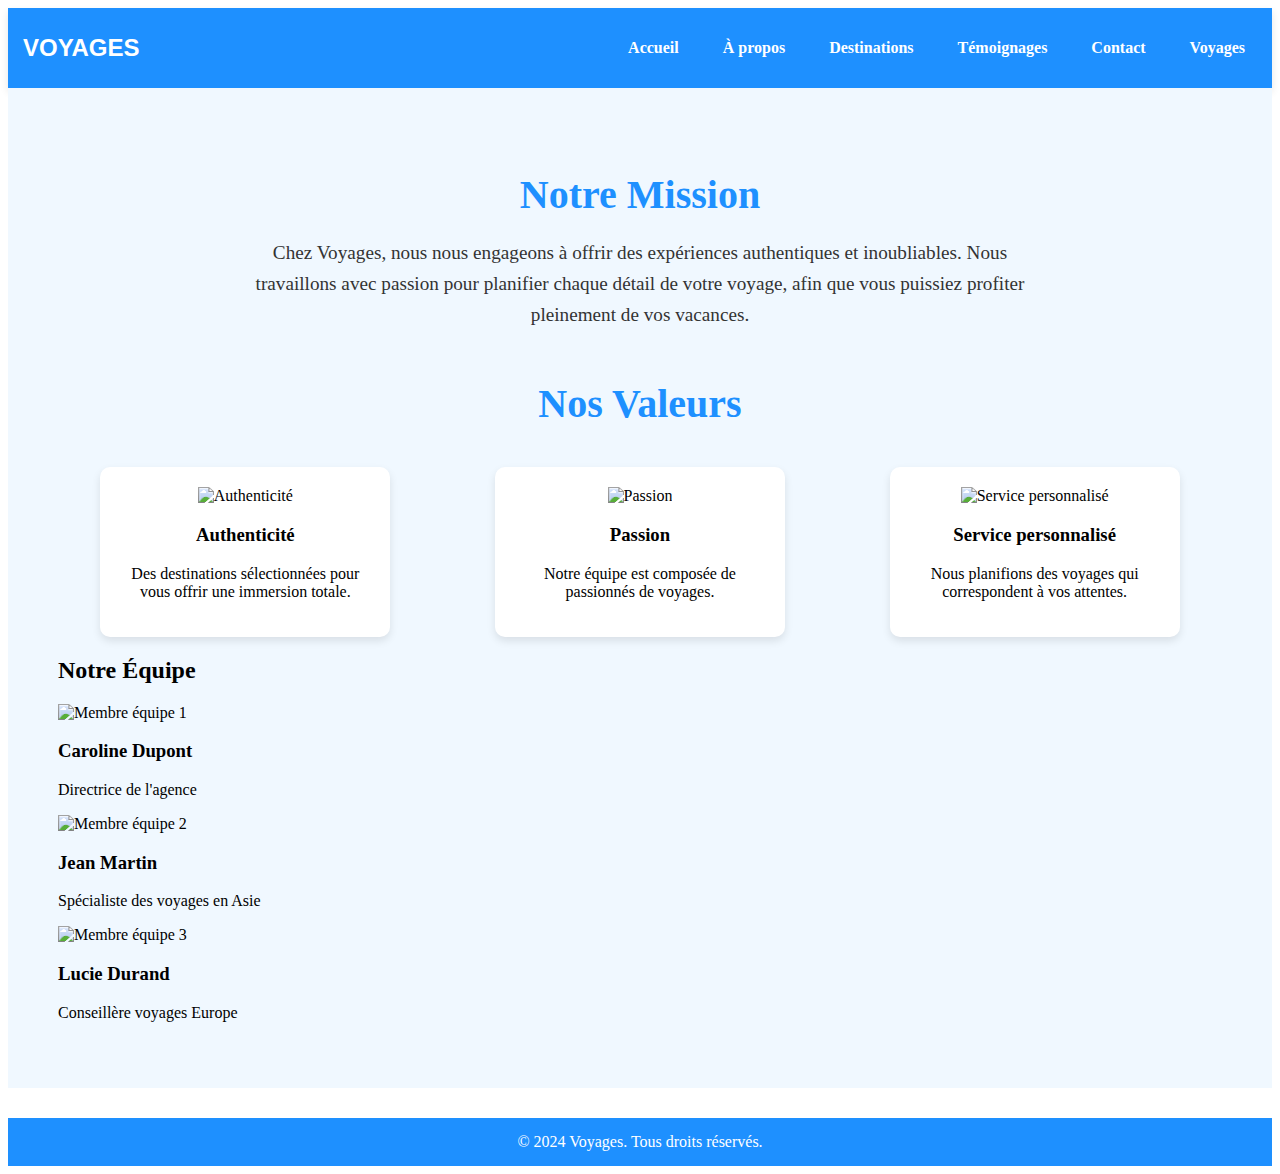
==== a-propos.html @ 98c3b23f "ajout des fichiers scss + html" ====
<!DOCTYPE html>
<html lang="fr">
<head>
    <meta charset="UTF-8">
    <meta name="viewport" content="width=device-width, initial-scale=1.0">
    <title>À propos de Voyages</title>
    <link rel="stylesheet" href="style.css">
</head>
<body>
    <!-- Navbar -->
    <header>
        <nav class="navbar">
            <div class="logo">Voyages</div>
            <ul class="nav-links">
                <li><a href="index.html">Accueil</a></li>
                <li><a href="a-propos.html">À propos</a></li>
                <li><a href="#">Destinations</a></li>
                <li><a href="#">Témoignages</a></li>
                <li><a href="formulaire.html">Contact</a></li>
                <li><a href="shop.html">Voyages</a></li>
            </ul>
        </nav>
    </header>

    <!-- Section "Notre Mission" -->
    <section class="about-us">
        <div class="about-intro">
            <h2>Notre Mission</h2>
            <p>Chez Voyages, nous nous engageons à offrir des expériences authentiques et inoubliables. Nous travaillons avec passion pour planifier chaque détail de votre voyage, afin que vous puissiez profiter pleinement de vos vacances.</p>
        </div>

        <div class="our-values">
            <h2>Nos Valeurs</h2>
            <div class="values-container">
                <div class="value-item">
                    <img src="images/authenticite.png" alt="Authenticité">
                    <h3>Authenticité</h3>
                    <p>Des destinations sélectionnées pour vous offrir une immersion totale.</p>
                </div>
                <div class="value-item">
                    <img src="images/passion.png" alt="Passion">
                    <h3>Passion</h3>
                    <p>Notre équipe est composée de passionnés de voyages.</p>
                </div>
                <div class="value-item">
                    <img src="images/service.png" alt="Service personnalisé">
                    <h3>Service personnalisé</h3>
                    <p>Nous planifions des voyages qui correspondent à vos attentes.</p>
                </div>
            </div>
        </div>

        <!-- Section Équipe -->
        <div class="our-team">
            <h2>Notre Équipe</h2>
            <div class="team-container">
                <div class="team-member">
                    <img src="images/team1.jpg" alt="Membre équipe 1">
                    <h3>Caroline Dupont</h3>
                    <p>Directrice de l'agence</p>
                </div>
                <div class="team-member">
                    <img src="images/team2.jpg" alt="Membre équipe 2">
                    <h3>Jean Martin</h3>
                    <p>Spécialiste des voyages en Asie</p>
                </div>
                <div class="team-member">
                    <img src="images/team3.jpg" alt="Membre équipe 3">
                    <h3>Lucie Durand</h3>
                    <p>Conseillère voyages Europe</p>
                </div>
            </div>
        </div>
    </section>

    <!-- Footer -->
    <footer>
        <p>&copy; 2024 Voyages. Tous droits réservés.</p>
    </footer>
</body>
</html>
---- style.css ----
.navbar {
  background-color: #1E90FF;
  padding: 15px;
  display: flex;
  justify-content: space-between;
  align-items: center;
  box-shadow: 0 4px 8px rgba(0, 0, 0, 0.1);
}
.navbar .logo {
  font-family: "Arial", sans-serif;
  font-size: 1.5em;
  font-weight: bold;
  color: #ffffff;
  text-transform: uppercase;
}
.navbar .nav-links {
  list-style: none;
  display: flex;
  gap: 20px;
}
.navbar .nav-links a {
  color: #ffffff;
  text-decoration: none;
  font-weight: bold;
  padding: 8px 12px;
  transition: background-color 0.3s ease;
}
.navbar .nav-links a:hover {
  background-color: #FF6347;
  border-radius: 4px;
}

.banner {
  background: url("images/travel_banner.jpg") no-repeat center center/cover;
  color: #ffffff;
  text-align: center;
  padding: 150px 20px;
  position: relative;
}
.banner::before {
  content: "";
  position: absolute;
  top: 0;
  left: 0;
  width: 100%;
  height: 100%;
  background: rgba(0, 0, 0, 0.6);
  z-index: 1;
}
.banner .banner-content {
  position: relative;
  z-index: 2;
  max-width: 800px;
  margin: auto;
}
.banner .banner-content h1 {
  font-size: 4em;
  font-family: "Arial", sans-serif;
  margin-bottom: 20px;
  text-shadow: 2px 2px 10px rgba(0, 0, 0, 0.9);
}
.banner .banner-content p {
  font-size: 1.8em;
  font-weight: 300;
}
.banner .banner-content .btn-banner {
  padding: 15px 30px;
  background-color: #FF6347;
  color: #ffffff;
  border-radius: 5px;
  text-decoration: none;
  font-weight: bold;
  transition: background-color 0.3s ease;
}
.banner .banner-content .btn-banner:hover {
  background-color: #ff3814;
}

.about-us {
  padding: 50px;
  background-color: #f0f8ff;
}
.about-us .about-intro {
  max-width: 800px;
  margin: auto;
  text-align: center;
}
.about-us .about-intro h2 {
  font-size: 2.5em;
  color: #1E90FF;
  margin-bottom: 20px;
}
.about-us .about-intro p {
  font-size: 1.2em;
  color: #333333;
  line-height: 1.6;
}
.about-us .our-values {
  margin-top: 50px;
}
.about-us .our-values h2 {
  text-align: center;
  font-size: 2.5em;
  margin-bottom: 40px;
  color: #1E90FF;
}
.about-us .our-values .values-container {
  display: flex;
  justify-content: space-around;
  flex-wrap: wrap;
  gap: 20px;
}
.about-us .our-values .values-container .value-item {
  background-color: #ffffff;
  padding: 20px;
  max-width: 250px;
  text-align: center;
  border-radius: 10px;
  box-shadow: 0 4px 8px rgba(0, 0, 0, 0.1);
  transition: transform 0.3s ease;
}
.about-us .our-values .values-container .value-item:hover {
  transform: translateY(-5px);
}
box-shadow .about-us .our-values .values-container .value-item:hover:hover {
  transform: translateY(-5px);
  box-shadow: 0 6px 12px rgba(0, 0, 0, 0.2);
}
.about-us .our-values .values-container .value-item:hover img {
  width: 80px;
  height: 80px;
  margin-bottom: 15px;
}
.about-us .our-values .values-container .value-item:hover h3 {
  font-size: 1.4em;
  color: #1E90FF;
  margin-bottom: 10px;
}
.about-us .our-values .values-container .value-item:hover p {
  font-size: 1em;
  color: #333333;
}
.about-us .our-values .our-team {
  margin-top: 50px;
}
.about-us .our-values .our-team h2 {
  text-align: center;
  font-size: 2.5em;
  margin-bottom: 40px;
  color: #1E90FF;
}
.about-us .our-values .our-team .team-container {
  display: flex;
  justify-content: center;
  flex-wrap: wrap;
  gap: 20px;
}
.about-us .our-values .our-team .team-container .team-member {
  background-color: #ffffff;
  padding: 20px;
  max-width: 250px;
  text-align: center;
  border-radius: 10px;
  box-shadow: 0 4px 8px rgba(0, 0, 0, 0.1);
  transition: transform 0.3s ease;
}
.about-us .our-values .our-team .team-container .team-member:hover {
  transform: translateY(-5px);
  box-shadow: 0 6px 12px rgba(0, 0, 0, 0.2);
}
.about-us .our-values .our-team .team-container .team-member img {
  width: 100%;
  height: auto;
  border-radius: 50%;
  margin-bottom: 15px;
}
.about-us .our-values .our-team .team-container .team-member h3 {
  font-size: 1.4em;
  color: #1E90FF;
  margin-bottom: 5px;
}
.about-us .our-values .our-team .team-container .team-member p {
  font-size: 1em;
  color: #333333;
}

.shop {
  padding: 50px;
  text-align: center;
}
.shop h2 {
  font-size: 2.5em;
  color: #1E90FF;
  margin-bottom: 40px;
}
.shop .shop-container {
  display: flex;
  justify-content: center;
  gap: 20px;
  flex-wrap: wrap;
}
.shop .product-item {
  background-color: #ffffff;
  padding: 20px;
  max-width: 300px;
  border-radius: 10px;
  box-shadow: 0 4px 8px rgba(0, 0, 0, 0.1);
  text-align: center;
  transition: transform 0.3s ease, box-shadow 0.3s ease;
}
.shop .product-item:hover {
  transform: translateY(-10px);
  box-shadow: 0 6px 12px rgba(0, 0, 0, 0.2);
}
.shop .product-item img {
  max-width: 100%;
  border-radius: 8px;
  margin-bottom: 15px;
}
.shop .product-item h3 {
  margin: 15px 0;
  color: #1E90FF;
}
.shop .product-item p {
  color: #333333;
  margin-bottom: 15px;
}
.shop .product-item button {
  padding: 10px 20px;
  background-color: #1E90FF;
  color: #ffffff;
  border: none;
  border-radius: 4px;
  cursor: pointer;
  transition: background-color 0.3s ease;
}
.shop .product-item button:hover {
  background-color: #FF6347;
}

footer {
  background-color: #1E90FF;
  color: #ffffff;
  text-align: center;
  padding: 15px;
  margin-top: 30px;
}
footer p {
  margin: 0;
}

.contact-intro {
  padding: 50px;
  text-align: center;
}
.contact-intro h2 {
  font-size: 2.5em;
  color: #1E90FF;
  margin-bottom: 20px;
}
.contact-intro p {
  font-size: 1.2em;
  max-width: 600px;
  margin: auto;
  line-height: 1.5;
  color: #333333;
}

.contact-form {
  display: flex;
  justify-content: center;
  padding: 20px;
}
.contact-form .form-wrapper {
  width: 100%;
  max-width: 600px;
  padding: 30px;
  background-color: #ffffff;
  border-radius: 12px;
  box-shadow: 0 4px 8px rgba(0, 0, 0, 0.1);
  box-sizing: border-box;
}
.contact-form h2 {
  text-align: center;
  color: #1E90FF;
  margin-bottom: 20px;
  font-size: 2.2em;
}
.contact-form .form-group {
  margin-bottom: 20px;
  display: flex;
  flex-direction: column;
}
.contact-form .form-group label {
  font-weight: bold;
  margin-bottom: 5px;
  color: #333333;
}
.contact-form .form-group input[type=text],
.contact-form .form-group input[type=email],
.contact-form .form-group input[type=date],
.contact-form .form-group select,
.contact-form .form-group textarea {
  padding: 12px;
  border: 1px solid #ccc;
  border-radius: 8px;
  font-size: 1em;
  transition: border-color 0.3s ease, box-shadow 0.3s ease;
  margin-top: 5px;
}
.contact-form .form-group input[type=text]:focus,
.contact-form .form-group input[type=email]:focus,
.contact-form .form-group input[type=date]:focus,
.contact-form .form-group select:focus,
.contact-form .form-group textarea:focus {
  outline: none;
  border-color: #1E90FF;
  box-shadow: 0 0 8px rgba(211, 47, 47, 0.3);
}
.contact-form .form-group textarea {
  resize: vertical;
}
.contact-form .form-group input[type=radio] {
  margin-right: 5px;
}
.contact-form .form-group button {
  width: 100%;
  padding: 15px;
  background-color: #1E90FF;
  border: none;
  border-radius: 8px;
  color: #ffffff;
  font-size: 1.1em;
  cursor: pointer;
  transition: background-color 0.3s ease, transform 0.2s ease;
}
.contact-form .form-group button:hover {
  background-color: #FF6347;
  transform: translateY(-2px);
}
.contact-form .form-group button:active {
  transform: translateY(1px);
}

.testimonials {
  padding: 50px;
  background-color: #ffffff;
}
.testimonials h2 {
  text-align: center;
  font-size: 2.5em;
  margin-bottom: 40px;
  color: #1E90FF;
}
.testimonials .flex-container {
  display: flex;
  gap: 20px;
  justify-content: center;
  flex-wrap: wrap;
}
.testimonials .flex-container .testimonial-item {
  background-color: #f0f8ff;
  padding: 20px;
  max-width: 300px;
  border-radius: 10px;
  box-shadow: 0 4px 8px rgba(0, 0, 0, 0.1);
  text-align: center;
}
.testimonials .flex-container .testimonial-item p {
  color: #333333;
  margin-bottom: 10px;
}
.testimonials .flex-container .testimonial-item strong {
  color: #1E90FF;
}/*# sourceMappingURL=style.css.map */
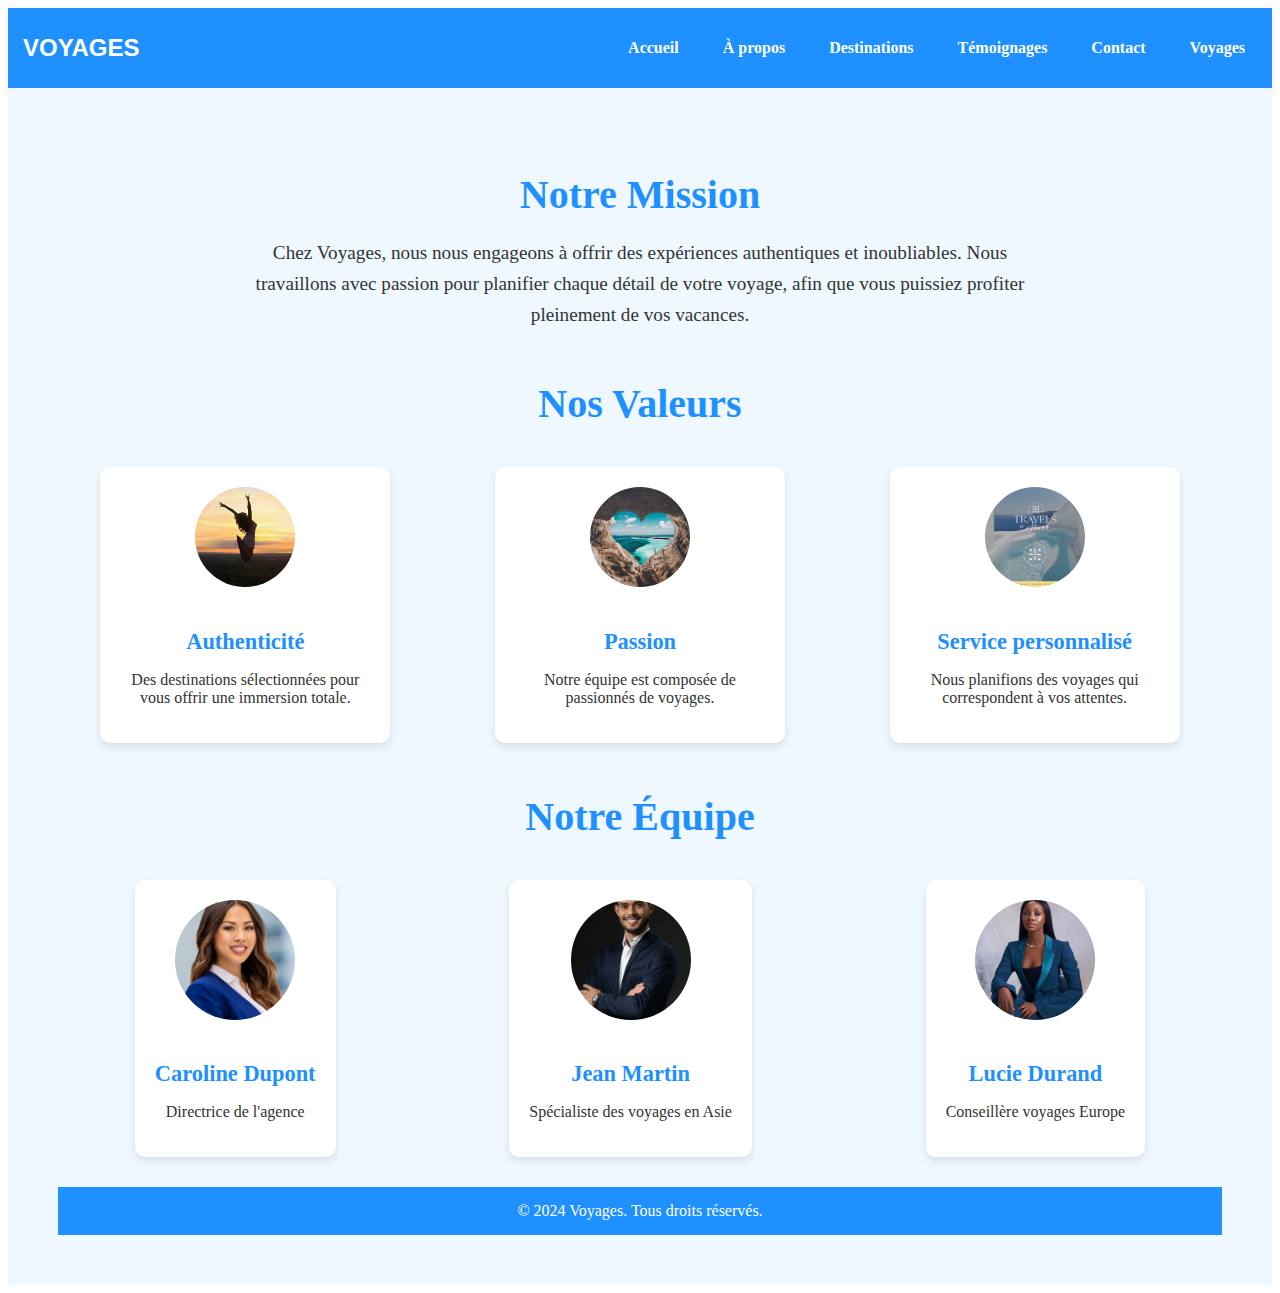
==== commit c119b511: "ajout images + fichiers" ====
--- a/a-propos.html
+++ b/a-propos.html
@@ -14,8 +14,8 @@
             <ul class="nav-links">
                 <li><a href="index.html">Accueil</a></li>
                 <li><a href="a-propos.html">À propos</a></li>
-                <li><a href="#">Destinations</a></li>
-                <li><a href="#">Témoignages</a></li>
+                <li><a href="destinations.html">Destinations</a></li>
+                <li><a href="temoignages.html">Témoignages</a></li>
                 <li><a href="formulaire.html">Contact</a></li>
                 <li><a href="shop.html">Voyages</a></li>
             </ul>
@@ -29,49 +29,50 @@
             <p>Chez Voyages, nous nous engageons à offrir des expériences authentiques et inoubliables. Nous travaillons avec passion pour planifier chaque détail de votre voyage, afin que vous puissiez profiter pleinement de vos vacances.</p>
         </div>
 
+        <!-- Section "Nos Valeurs" -->
         <div class="our-values">
             <h2>Nos Valeurs</h2>
             <div class="values-container">
                 <div class="value-item">
-                    <img src="images/authenticite.png" alt="Authenticité">
+                    <img src="images/authenticite.jpg" alt="Authenticité">
                     <h3>Authenticité</h3>
                     <p>Des destinations sélectionnées pour vous offrir une immersion totale.</p>
                 </div>
                 <div class="value-item">
-                    <img src="images/passion.png" alt="Passion">
+                    <img src="images/passion.jpg" alt="Passion">
                     <h3>Passion</h3>
                     <p>Notre équipe est composée de passionnés de voyages.</p>
                 </div>
                 <div class="value-item">
-                    <img src="images/service.png" alt="Service personnalisé">
+                    <img src="images/service perso.jpg" alt="Service personnalisé">
                     <h3>Service personnalisé</h3>
                     <p>Nous planifions des voyages qui correspondent à vos attentes.</p>
                 </div>
             </div>
         </div>
 
-        <!-- Section Équipe -->
-        <div class="our-team">
-            <h2>Notre Équipe</h2>
-            <div class="team-container">
-                <div class="team-member">
-                    <img src="images/team1.jpg" alt="Membre équipe 1">
-                    <h3>Caroline Dupont</h3>
-                    <p>Directrice de l'agence</p>
-                </div>
-                <div class="team-member">
-                    <img src="images/team2.jpg" alt="Membre équipe 2">
-                    <h3>Jean Martin</h3>
-                    <p>Spécialiste des voyages en Asie</p>
-                </div>
-                <div class="team-member">
-                    <img src="images/team3.jpg" alt="Membre équipe 3">
-                    <h3>Lucie Durand</h3>
-                    <p>Conseillère voyages Europe</p>
-                </div>
-            </div>
+  <!-- Section Équipe -->
+<div class="our-team">
+    <h2>Notre Équipe</h2>
+    <div class="team-container">
+        <div class="team-member">
+            <img src="images/caroline.jpg" alt="Caroline Dupont">
+            <h3>Caroline Dupont</h3>
+            <p>Directrice de l'agence</p>
         </div>
-    </section>
+        <div class="team-member">
+            <img src="images/jean.jpg" alt="Jean Martin">
+            <h3>Jean Martin</h3>
+            <p>Spécialiste des voyages en Asie</p>
+        </div>
+        <div class="team-member">
+            <img src="images/lucie.jpg" alt="Lucie Durand">
+            <h3>Lucie Durand</h3>
+            <p>Conseillère voyages Europe</p>
+        </div>
+    </div>
+</div>
+
 
     <!-- Footer -->
     <footer>
--- a/style.css
+++ b/style.css
@@ -1,3 +1,4 @@
+@charset "UTF-8";
 .navbar {
   background-color: #1E90FF;
   padding: 15px;
@@ -31,11 +32,11 @@
 }
 
 .banner {
-  background: url("images/travel_banner.jpg") no-repeat center center/cover;
+  position: relative;
+  background: url("images/paris.jpg") no-repeat center center/cover;
   color: #ffffff;
   text-align: center;
   padding: 150px 20px;
-  position: relative;
 }
 .banner::before {
   content: "";
@@ -44,7 +45,7 @@
   left: 0;
   width: 100%;
   height: 100%;
-  background: rgba(0, 0, 0, 0.6);
+  background: rgba(0, 0, 0, 0.5);
   z-index: 1;
 }
 .banner .banner-content {
@@ -76,6 +77,66 @@
   background-color: #ff3814;
 }
 
+.explore {
+  padding: 50px;
+  text-align: center;
+  background-color: #f0f8ff;
+}
+.explore h2 {
+  font-size: 2.5em;
+  color: #1E90FF;
+  margin-bottom: 40px;
+}
+.explore .destinations {
+  display: flex;
+  justify-content: space-around;
+  gap: 20px;
+  flex-wrap: wrap;
+}
+.explore .destinations .flex-item {
+  background-color: #ffffff;
+  border-radius: 10px;
+  overflow: hidden;
+  box-shadow: 0 4px 8px rgba(0, 0, 0, 0.1);
+  transition: transform 0.3s ease, box-shadow 0.3s ease;
+}
+.explore .destinations .flex-item:hover {
+  transform: translateY(-5px);
+  box-shadow: 0 6px 12px rgba(0, 0, 0, 0.2);
+}
+.explore .destinations .flex-item img {
+  width: 100%;
+  height: 200px;
+  -o-object-fit: cover;
+     object-fit: cover;
+}
+.explore .destinations .flex-item .destination-content {
+  padding: 20px;
+  text-align: left;
+}
+.explore .destinations .flex-item .destination-content h3 {
+  font-size: 1.5em;
+  color: #1E90FF;
+  margin-bottom: 10px;
+}
+.explore .destinations .flex-item .destination-content p {
+  font-size: 1.1em;
+  color: #333333;
+  margin-bottom: 20px;
+}
+.explore .destinations .flex-item .destination-content .btn {
+  padding: 10px 20px;
+  background-color: #1E90FF;
+  color: #ffffff;
+  border-radius: 5px;
+  text-decoration: none;
+  font-weight: bold;
+  transition: background-color 0.3s ease;
+}
+.explore .destinations .flex-item .destination-content .btn:hover {
+  background-color: #FF6347;
+}
+
 .about-us {
   padding: 50px;
   background-color: #f0f8ff;
@@ -121,65 +182,23 @@
 }
 .about-us .our-values .values-container .value-item:hover {
   transform: translateY(-5px);
-}
-box-shadow .about-us .our-values .values-container .value-item:hover:hover {
-  transform: translateY(-5px);
   box-shadow: 0 6px 12px rgba(0, 0, 0, 0.2);
 }
-.about-us .our-values .values-container .value-item:hover img {
-  width: 80px;
-  height: 80px;
+.about-us .our-values .values-container .value-item img {
+  width: 100px; /* Taille fixe pour les images */
+  height: 100px; /* Garde l'image ronde */
+  border-radius: 50%; /* Rend l'image circulaire */
+  -o-object-fit: cover;
+     object-fit: cover; /* Évite la déformation de l'image */
   margin-bottom: 15px;
-}
-.about-us .our-values .values-container .value-item:hover h3 {
+  transition: transform 0.3s ease; /* Animation douce */
+}
+.about-us .our-values .values-container .value-item h3 {
   font-size: 1.4em;
   color: #1E90FF;
   margin-bottom: 10px;
 }
-.about-us .our-values .values-container .value-item:hover p {
-  font-size: 1em;
-  color: #333333;
-}
-.about-us .our-values .our-team {
-  margin-top: 50px;
-}
-.about-us .our-values .our-team h2 {
-  text-align: center;
-  font-size: 2.5em;
-  margin-bottom: 40px;
-  color: #1E90FF;
-}
-.about-us .our-values .our-team .team-container {
-  display: flex;
-  justify-content: center;
-  flex-wrap: wrap;
-  gap: 20px;
-}
-.about-us .our-values .our-team .team-container .team-member {
-  background-color: #ffffff;
-  padding: 20px;
-  max-width: 250px;
-  text-align: center;
-  border-radius: 10px;
-  box-shadow: 0 4px 8px rgba(0, 0, 0, 0.1);
-  transition: transform 0.3s ease;
-}
-.about-us .our-values .our-team .team-container .team-member:hover {
-  transform: translateY(-5px);
-  box-shadow: 0 6px 12px rgba(0, 0, 0, 0.2);
-}
-.about-us .our-values .our-team .team-container .team-member img {
-  width: 100%;
-  height: auto;
-  border-radius: 50%;
-  margin-bottom: 15px;
-}
-.about-us .our-values .our-team .team-container .team-member h3 {
-  font-size: 1.4em;
-  color: #1E90FF;
-  margin-bottom: 5px;
-}
-.about-us .our-values .our-team .team-container .team-member p {
+.about-us .our-values .values-container .value-item p {
   font-size: 1em;
   color: #333333;
 }
@@ -372,4 +391,54 @@
 }
 .testimonials .flex-container .testimonial-item strong {
   color: #1E90FF;
+}
+
+.our-team {
+  margin-top: 50px;
+}
+.our-team h2 {
+  text-align: center;
+  font-size: 2.5em;
+  margin-bottom: 40px;
+  color: #1E90FF;
+}
+.our-team .team-container {
+  display: flex;
+  justify-content: space-around;
+  flex-wrap: wrap;
+  gap: 20px;
+}
+.our-team .team-container .team-member {
+  background-color: #ffffff;
+  padding: 20px;
+  max-width: 250px;
+  text-align: center;
+  border-radius: 10px;
+  box-shadow: 0 4px 8px rgba(0, 0, 0, 0.1);
+  transition: transform 0.3s ease;
+}
+.our-team .team-container .team-member:hover {
+  transform: translateY(-5px);
+  box-shadow: 0 6px 12px rgba(0, 0, 0, 0.2);
+}
+.our-team .team-container .team-member img {
+  width: 120px; /* Taille contrôlée des images */
+  height: 120px;
+  border-radius: 50%; /* Rend l'image circulaire */
+  -o-object-fit: cover;
+     object-fit: cover; /* Maintient la proportion de l'image */
+  margin-bottom: 15px;
+  transition: transform 0.3s ease;
+}
+.our-team .team-container .team-member img:hover {
+  transform: scale(1.05); /* Un léger zoom au survol */
+}
+.our-team .team-container .team-member h3 {
+  font-size: 1.4em;
+  color: #1E90FF;
+  margin-bottom: 5px;
+}
+.our-team .team-container .team-member p {
+  font-size: 1em;
+  color: #333333;
 }/*# sourceMappingURL=style.css.map */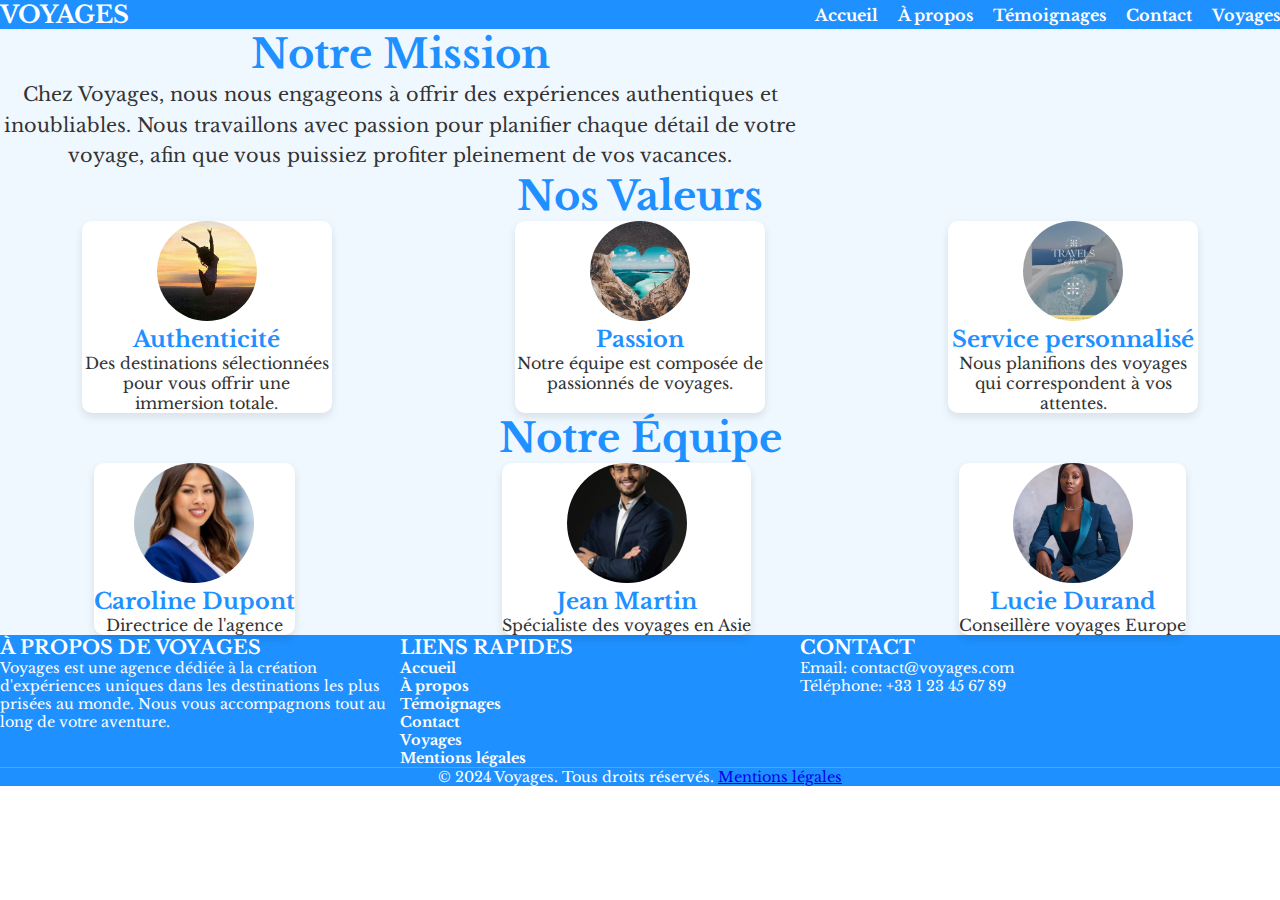
==== commit 3f2dba3e: "ajout charte graphique et autres fichiers pour completer les pages" ====
--- a/a-propos.html
+++ b/a-propos.html
@@ -5,6 +5,7 @@
     <meta name="viewport" content="width=device-width, initial-scale=1.0">
     <title>À propos de Voyages</title>
     <link rel="stylesheet" href="style.css">
+    <link rel="stylesheet" href="scss/footer.css">
 </head>
 <body>
     <!-- Navbar -->
@@ -14,7 +15,6 @@
             <ul class="nav-links">
                 <li><a href="index.html">Accueil</a></li>
                 <li><a href="a-propos.html">À propos</a></li>
-                <li><a href="destinations.html">Destinations</a></li>
                 <li><a href="temoignages.html">Témoignages</a></li>
                 <li><a href="formulaire.html">Contact</a></li>
                 <li><a href="shop.html">Voyages</a></li>
@@ -74,9 +74,41 @@
 </div>
 
 
-    <!-- Footer -->
-    <footer>
-        <p>&copy; 2024 Voyages. Tous droits réservés.</p>
-    </footer>
+<!-- Footer -->
+<footer>
+    <div class="footer-container">
+        <!-- Section "À propos" -->
+        <div class="footer-about">
+            <h3>À propos de Voyages</h3>
+            <p>Voyages est une agence dédiée à la création d'expériences uniques dans les destinations les plus prisées au monde. Nous vous accompagnons tout au long de votre aventure.</p>
+        </div>
+
+        <!-- Section "Liens rapides" (sans "Destinations") -->
+        <div class="footer-links">
+            <h3>Liens rapides</h3>
+            <ul>
+                <li><a href="index.html">Accueil</a></li>
+                <li><a href="a-propos.html">À propos</a></li>
+                <li><a href="temoignages.html">Témoignages</a></li>
+                <li><a href="formulaire.html">Contact</a></li>
+                <li><a href="shop.html">Voyages</a></li>
+                <li><a href="mentions-legales.html">Mentions légales</a></li> <!-- Ajout du lien vers "Mentions légales" -->
+            </ul>
+        </div>
+
+        <!-- Section "Contact" -->
+        <div class="footer-contact">
+            <h3>Contact</h3>
+            <p>Email: contact@voyages.com</p>
+            <p>Téléphone: +33 1 23 45 67 89</p>
+        </div>
+    </div>
+
+    <!-- Section Copyright -->
+    <div class="footer-bottom">
+        <p>&copy; 2024 Voyages. Tous droits réservés. <a href="mentions-legales.html">Mentions légales</a></p>
+    </div>
+</footer>
+
 </body>
 </html>
--- a/style.css
+++ b/style.css
@@ -1,4 +1,13 @@
 @charset "UTF-8";
+@import url("https://fonts.googleapis.com/css2?family=Libre+Baskerville:wght@400;700&display=swap");
+@import url("https://fonts.googleapis.com/css2?family=Libre+Baskerville:wght@400;700&display=swap");
+* {
+  margin: 0 !important;
+  padding: 0 !important;
+  box-sizing: border-box;
+  font-family: "Libre Baskerville", serif;
+}
+
 .navbar {
   background-color: #1E90FF;
   padding: 15px;
@@ -8,7 +17,7 @@
   box-shadow: 0 4px 8px rgba(0, 0, 0, 0.1);
 }
 .navbar .logo {
-  font-family: "Arial", sans-serif;
+  font-family: "Libre Baskerville", serif;
   font-size: 1.5em;
   font-weight: bold;
   color: #ffffff;
@@ -56,7 +65,7 @@
 }
 .banner .banner-content h1 {
   font-size: 4em;
-  font-family: "Arial", sans-serif;
+  font-family: "Libre Baskerville", serif;
   margin-bottom: 20px;
   text-shadow: 2px 2px 10px rgba(0, 0, 0, 0.9);
 }
@@ -78,18 +87,18 @@
 }
 
 .explore {
-  padding: 50px;
-  text-align: center;
-  background-color: #f0f8ff;
+  padding: 60px 20px;
+  text-align: center;
+  background-color: #999;
 }
 .explore h2 {
-  font-size: 2.5em;
+  font-size: 2.8em;
   color: #1E90FF;
   margin-bottom: 40px;
 }
 .explore .destinations {
   display: flex;
-  justify-content: space-around;
+  justify-content: center;
   gap: 20px;
   flex-wrap: wrap;
 }
@@ -112,7 +121,10 @@
 }
 .explore .destinations .flex-item .destination-content {
   padding: 20px;
-  text-align: left;
+  display: flex;
+  flex-direction: column;
+  align-items: center; /* Centrer le contenu, y compris le bouton */
+  text-align: center;
 }
 .explore .destinations .flex-item .destination-content h3 {
   font-size: 1.5em;
@@ -260,12 +272,66 @@
 footer {
   background-color: #1E90FF;
   color: #ffffff;
-  text-align: center;
-  padding: 15px;
-  margin-top: 30px;
-}
-footer p {
+  padding: 40px 20px;
+  /* Section Copyright */
+}
+footer .footer-container {
+  display: flex;
+  justify-content: space-between; /* Colonne sur une seule ligne */
+  align-items: flex-start;
+  flex-wrap: wrap; /* Pour qu'il s'adapte aux petits écrans */
+  max-width: 1200px;
+  margin: 0 auto;
+  /* Style des sections */
+}
+footer .footer-container div {
+  flex: 1 1 250px; /* Taille minimum de chaque section */
+  padding: 0 15px;
+  margin-bottom: 20px;
+  /* Liste de liens */
+}
+footer .footer-container div h3 {
+  margin-bottom: 15px;
+  font-size: 1.2em;
+  color: #ffffff;
+  text-transform: uppercase;
+}
+footer .footer-container div p, footer .footer-container div li {
+  font-size: 0.9em;
+  color: #ffffff;
+}
+footer .footer-container div ul {
+  list-style: none;
+  padding: 0;
+  margin: 0; /* Réinitialisation des marges */
+}
+footer .footer-container div ul li {
+  margin-bottom: 10px;
+}
+footer .footer-container div ul li a {
+  color: #ffffff; /* Liens en blanc */
+  text-decoration: none;
+  font-weight: bold;
+  transition: color 0.3s ease;
+}
+footer .footer-container div ul li a:hover {
+  color: #FF6347; /* Couleur de survol */
+}
+footer .footer-bottom {
+  text-align: center;
+  padding-top: 20px;
+  border-top: 1px solid rgba(255, 255, 255, 0.2);
+}
+footer .footer-bottom p {
   margin: 0;
+  font-size: 0.9em;
+}
+
+* {
+  margin: 0 !important;
+  padding: 0 !important;
+  box-sizing: border-box;
+  font-family: "Libre Baskerville", serif;
 }
 
 .contact-intro {
@@ -364,33 +430,69 @@
 .testimonials {
   padding: 50px;
   background-color: #ffffff;
+  background-image: url("images/testimonials-bg.jpg");
+  background-size: cover;
+  background-position: center;
+}
+.testimonials .overlay {
+  background-color: rgba(0, 0, 0, 0.5);
+  padding: 50px;
+  text-align: center;
 }
 .testimonials h2 {
   text-align: center;
   font-size: 2.5em;
+  color: #ffffff;
   margin-bottom: 40px;
-  color: #1E90FF;
-}
-.testimonials .flex-container {
-  display: flex;
-  gap: 20px;
+}
+.testimonials .testimonials-slider {
+  display: flex;
+  overflow-x: scroll; /* Activer le défilement horizontal */
+  scroll-snap-type: x mandatory; /* Carousel avec snap */
+  -webkit-overflow-scrolling: touch; /* Smooth scrolling sur mobile */
+  gap: 20px; /* Espacement entre les témoignages */
+  padding-bottom: 20px;
+  padding-left: 10px;
+}
+.testimonials .testimonials-container {
+  display: flex;
+  scroll-snap-align: start; /* Chaque élément s'aligne au début lors du défilement */
+}
+.testimonials .testimonial-item {
+  flex: 0 0 220px; /* Largeur fixe pour chaque carte */
+  background-color: #ffffff;
+  padding: 20px;
+  border-radius: 10px;
+  text-align: center;
+  box-shadow: 0 4px 8px rgba(0, 0, 0, 0.1);
+  transition: transform 0.3s ease, box-shadow 0.3s ease;
+  display: flex;
+  flex-direction: column;
+  align-items: center;
   justify-content: center;
-  flex-wrap: wrap;
-}
-.testimonials .flex-container .testimonial-item {
-  background-color: #f0f8ff;
-  padding: 20px;
-  max-width: 300px;
-  border-radius: 10px;
-  box-shadow: 0 4px 8px rgba(0, 0, 0, 0.1);
-  text-align: center;
-}
-.testimonials .flex-container .testimonial-item p {
-  color: #333333;
+  scroll-snap-align: center; /* Centrer chaque élément dans la fenêtre */
+}
+.testimonials .testimonial-item:hover {
+  transform: translateY(-10px);
+  box-shadow: 0 6px 12px rgba(0, 0, 0, 0.2);
+}
+.testimonials .testimonial-item img {
+  width: 70px;
+  height: 70px;
+  border-radius: 50%;
+  -o-object-fit: cover;
+     object-fit: cover;
   margin-bottom: 10px;
 }
-.testimonials .flex-container .testimonial-item strong {
-  color: #1E90FF;
+.testimonials .testimonial-item p {
+  font-size: 0.9em;
+  color: #333;
+  margin-bottom: 10px;
+}
+.testimonials .testimonial-item h3 {
+  font-size: 1.1em;
+  color: #1E90FF;
+  margin-bottom: 5px;
 }
 
 .our-team {
@@ -441,4 +543,28 @@
 .our-team .team-container .team-member p {
   font-size: 1em;
   color: #333333;
+}
+
+.about {
+  padding: 60px 20px;
+  background-color: #999;
+}
+.about .about-content {
+  max-width: 800px;
+  margin: auto;
+  text-align: center;
+}
+.about .about-content h2 {
+  font-size: 2.8em;
+  color: #1E90FF;
+  margin-bottom: 20px;
+  border-bottom: 3px solid #1E90FF;
+  display: inline-block;
+  padding-bottom: 10px;
+}
+.about .about-content p {
+  font-size: 1.2em;
+  color: #333333;
+  line-height: 1.6;
+  margin-top: 20px;
 }/*# sourceMappingURL=style.css.map */--- a/scss/footer.css
+++ b/scss/footer.css
@@ -0,0 +1,64 @@
+footer {
+    background-color: #1E90FF; /* Bleu principal */
+    color: #ffffff; /* Texte en blanc */
+    padding: 40px 20px; /* Espacement interne */
+}
+
+.footer-container {
+    display: flex;
+    justify-content: space-between; /* Colonne sur une seule ligne */
+    align-items: flex-start;
+    flex-wrap: wrap; /* Pour s'adapter aux petits écrans */
+    max-width: 1200px;
+    margin: 0 auto; /* Centrer le footer */
+}
+
+.footer-container div {
+    flex: 1 1 250px; /* Taille minimum de chaque section */
+    padding: 0 15px;
+    margin-bottom: 20px;
+}
+
+.footer-container h3 {
+    margin-bottom: 15px;
+    font-size: 1.2em;
+    color: #ffffff;
+    text-transform: uppercase;
+}
+
+.footer-container p, .footer-container li {
+    font-size: 0.9em;
+    color: #ffffff;
+}
+
+.footer-container ul {
+    list-style: none;
+    padding: 0;
+    margin: 0; /* Réinitialisation des marges */
+}
+
+.footer-container ul li {
+    margin-bottom: 10px;
+}
+
+.footer-container ul li a {
+    color: #ffffff; /* Liens en blanc */
+    text-decoration: none;
+    font-weight: bold;
+    transition: color 0.3s ease;
+}
+
+.footer-container ul li a:hover {
+    color: #FF6347; /* Couleur de survol */
+}
+
+.footer-bottom {
+    text-align: center;
+    padding-top: 20px;
+    border-top: 1px solid rgba(255, 255, 255, 0.2); /* Ligne subtile */
+}
+
+.footer-bottom p {
+    margin: 0;
+    font-size: 0.9em;
+}
